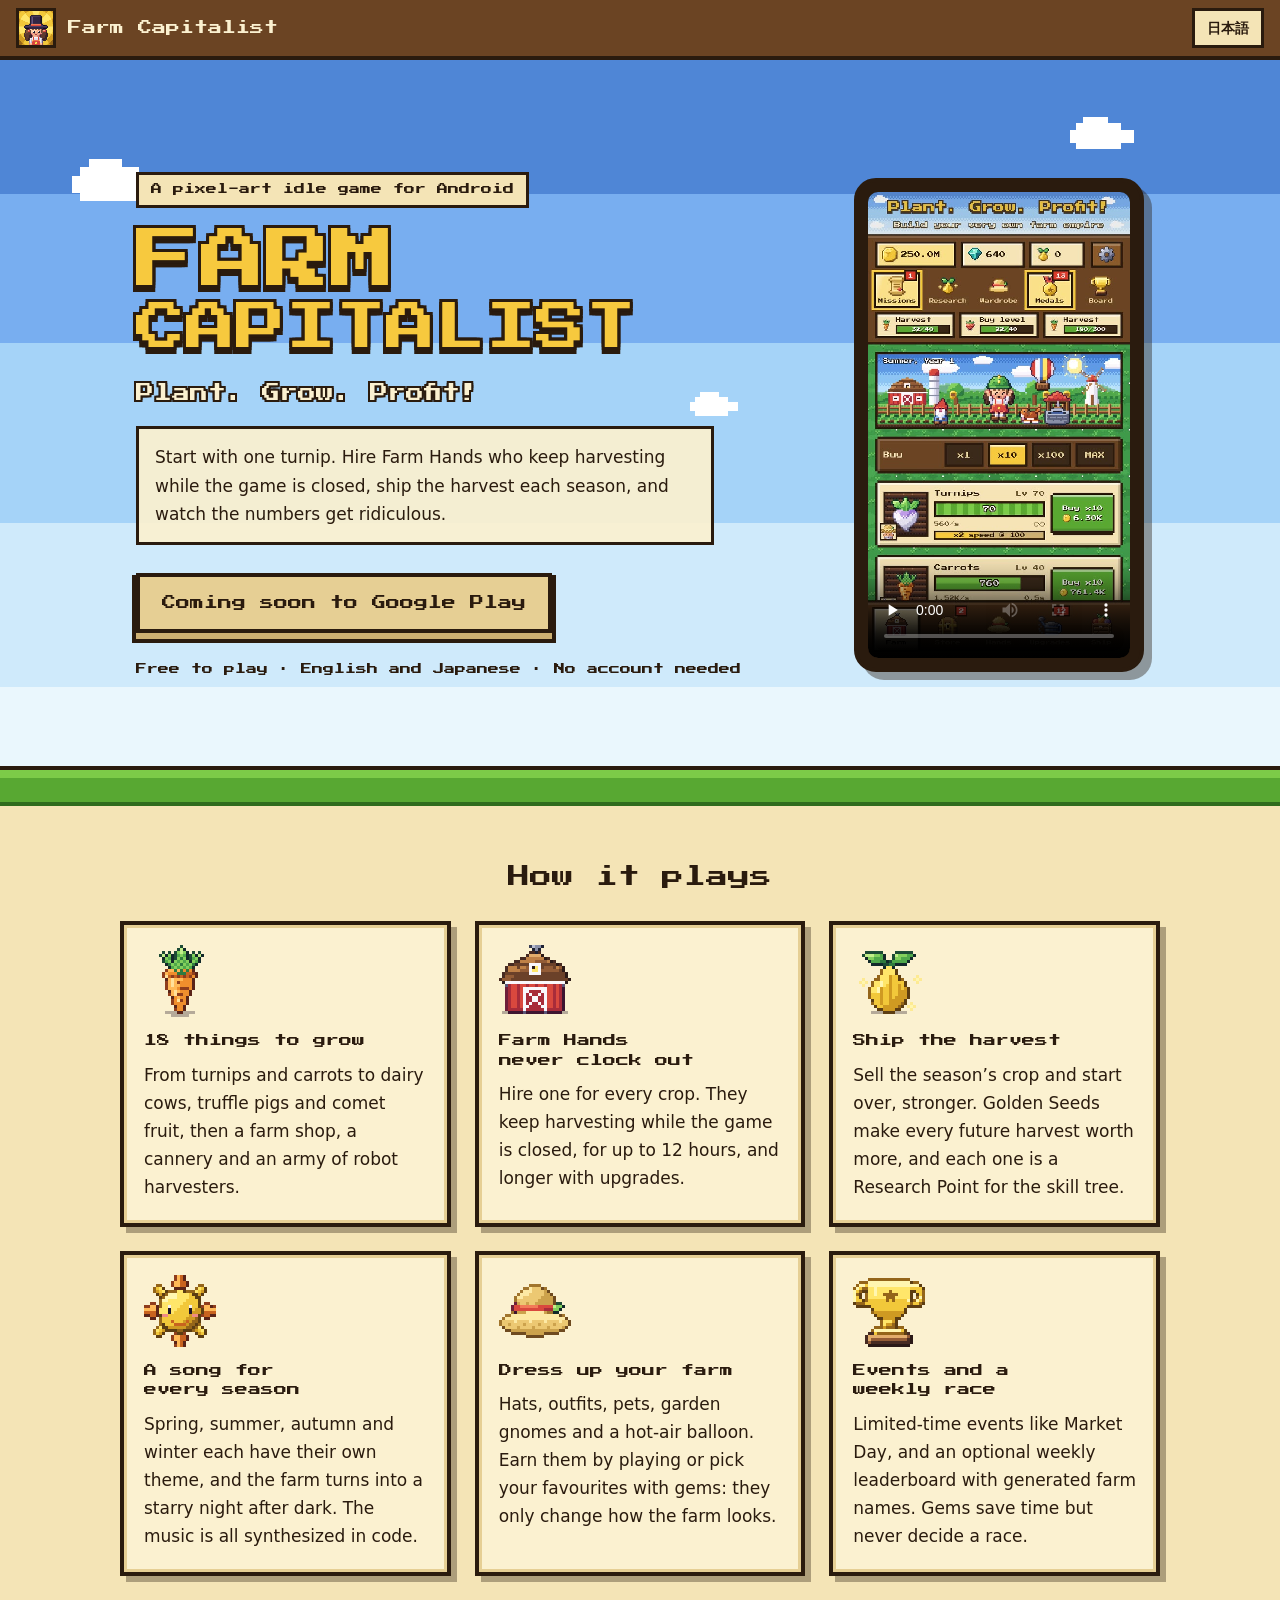
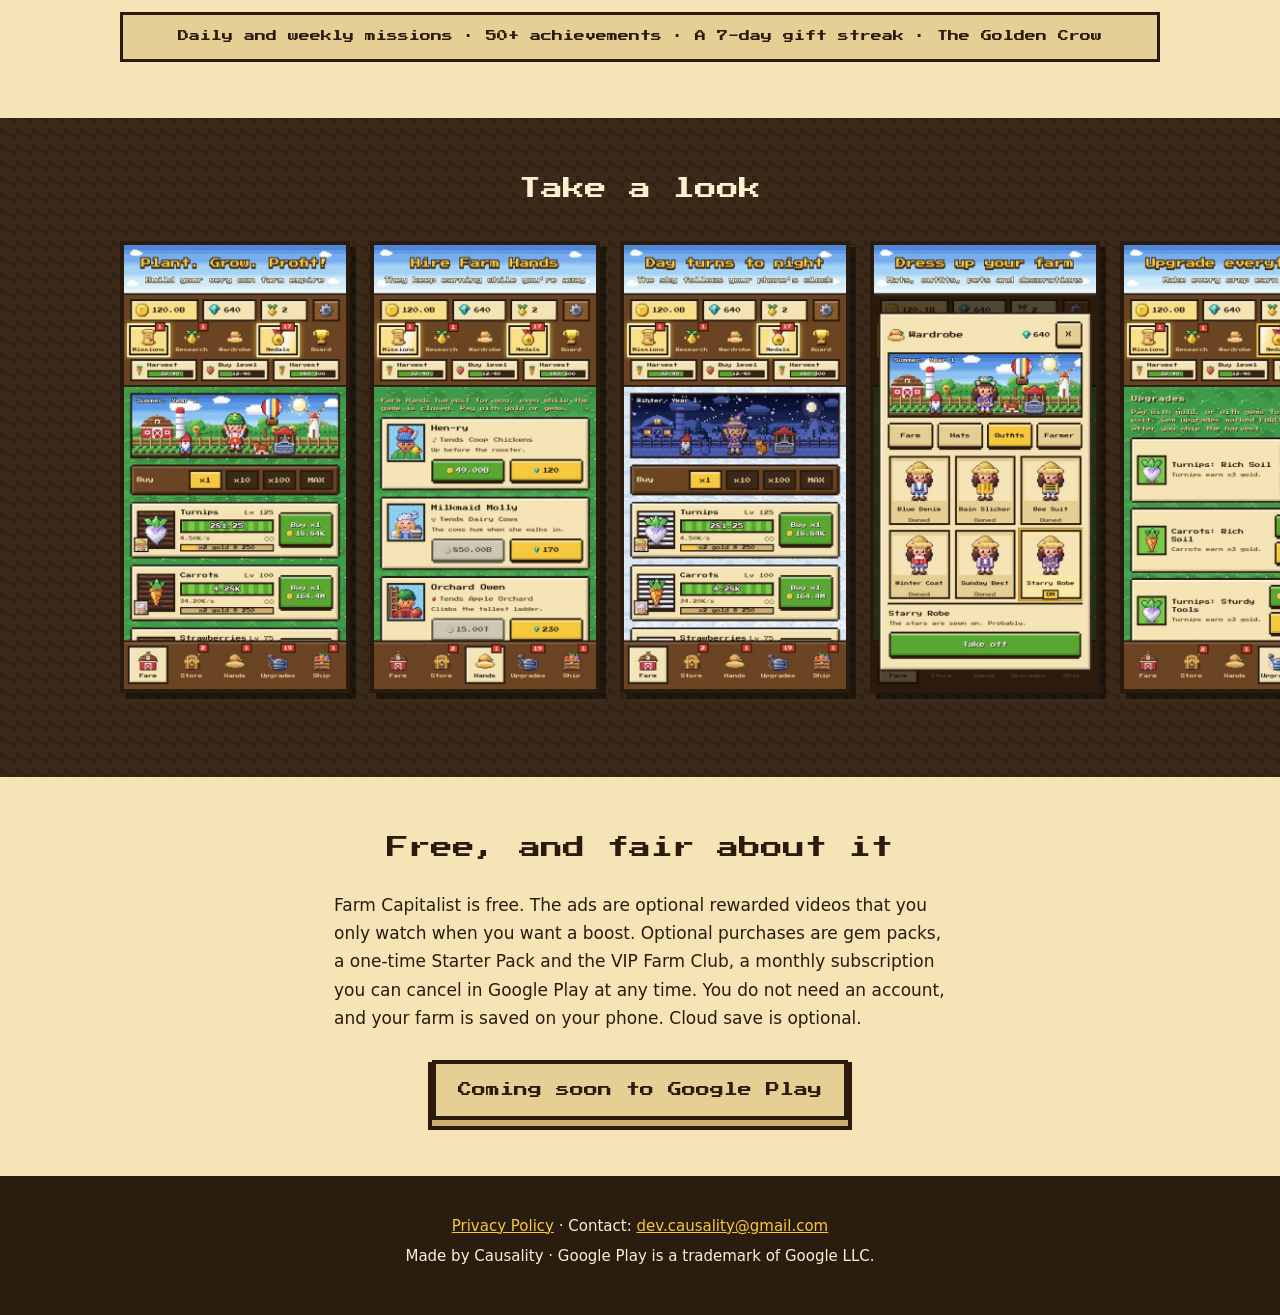
==== index.html @ c322dfed "initial commit, landing page" ====
<!doctype html>
<html lang="en">
<head>
<meta charset="utf-8">
<meta name="viewport" content="width=device-width, initial-scale=1">
<title>Farm Capitalist: Idle Farming Tycoon for Android</title>
<meta name="description" content="A cozy idle farming game with 16-bit pixel art. Grow crops, hire Farm Hands, ship the harvest and start again, stronger. Free to play, in English and Japanese.">
<meta name="theme-color" content="#6b4423">
<link rel="canonical" href="https://causalityviolation.github.io/FarmCap/">
<link rel="alternate" hreflang="en" href="https://causalityviolation.github.io/FarmCap/">
<link rel="alternate" hreflang="ja" href="https://causalityviolation.github.io/FarmCap/ja.html">
<link rel="alternate" hreflang="x-default" href="https://causalityviolation.github.io/FarmCap/">
<meta property="og:type" content="website">
<meta property="og:title" content="Farm Capitalist: Idle Farming Tycoon for Android">
<meta property="og:description" content="A cozy idle farming game with 16-bit pixel art. Grow crops, hire Farm Hands, ship the harvest and start again, stronger. Free to play, in English and Japanese.">
<meta property="og:url" content="https://causalityviolation.github.io/FarmCap/">
<meta property="og:image" content="https://causalityviolation.github.io/FarmCap/assets/og.png">
<meta name="twitter:card" content="summary_large_image">
<link rel="icon" type="image/png" href="assets/icon-96.png">
<link rel="apple-touch-icon" href="assets/apple-touch-icon.png">
<script>
  /* A phone set to Japanese is sent on to ja.html; the link back adds ?lang=en so that the English page can still be read.
     With scripts off, this page is shown. */
  try {
    var l = (navigator.languages && navigator.languages[0]) || navigator.language || '';
    if (/^ja\b/i.test(l) && !/[?&]lang=en\b/.test(location.search)) location.replace('ja.html' + location.hash);
  } catch (e) {}
</script>
<link rel="stylesheet" href="assets/site.css">
</head>
<body>
<header class="top">
  <a class="brand" href="./"><img src="assets/icon-96.png" width="40" height="40" alt="">Farm Capitalist</a>
  <a class="lang" href="ja.html" hreflang="ja" lang="ja">日本語</a>
</header>

<main>
  <section class="hero">
    <div class="hero-in">
      <div class="hero-text">
        <p class="eyebrow">A pixel-art idle game for Android</p>
        <h1><span>Farm</span> <span>Capitalist</span></h1>
        <p class="tagline">Plant. Grow. Profit!</p>
        <p class="lead">Start with one turnip. Hire Farm Hands who keep harvesting while the game is closed, ship the harvest each season, and watch the numbers get ridiculous.</p>
        <p class="cta-row"><span class="cta soon" role="note">Coming soon to Google Play</span></p>
        <p class="note">Free to play · English and Japanese · No account needed</p>
      </div>
      <div class="phone">
        <video controls playsinline preload="none" poster="assets/poster-en.jpg" aria-label="Farm Capitalist trailer">
          <source src="assets/trailer-en.mp4" type="video/mp4">
        </video>
      </div>
    </div>
    <div class="grass" aria-hidden="true"></div>
  </section>

  <section class="how">
    <h2>How it plays</h2>
    <div class="cards">
      <article class="card">
        <img class="sprite" src="assets/icons/carrot.png" width="72" height="72" alt="">
        <h3>18 things to grow</h3>
        <p>From turnips and carrots to dairy cows, truffle pigs and comet fruit, then a farm shop, a cannery and an army of robot harvesters.</p>
      </article>
      <article class="card">
        <img class="sprite" src="assets/icons/barn_l.png" width="72" height="72" alt="">
        <h3>Farm Hands never clock out</h3>
        <p>Hire one for every crop. They keep harvesting while the game is closed, for up to 12 hours, and longer with upgrades.</p>
      </article>
      <article class="card">
        <img class="sprite" src="assets/icons/seed_l.png" width="72" height="72" alt="">
        <h3>Ship the harvest</h3>
        <p>Sell the season’s crop and start over, stronger. Golden Seeds make every future harvest worth more, and each one is a Research Point for the skill tree.</p>
      </article>
      <article class="card">
        <img class="sprite" src="assets/icons/sun_l.png" width="72" height="72" alt="">
        <h3>A song for every season</h3>
        <p>Spring, summer, autumn and winter each have their own theme, and the farm turns into a starry night after dark. The music is all synthesized in code.</p>
      </article>
      <article class="card">
        <img class="sprite" src="assets/icons/hat_l.png" width="72" height="72" alt="">
        <h3>Dress up your farm</h3>
        <p>Hats, outfits, pets, garden gnomes and a hot-air balloon. Earn them by playing or pick your favourites with gems: they only change how the farm looks.</p>
      </article>
      <article class="card">
        <img class="sprite" src="assets/icons/trophy_l.png" width="72" height="72" alt="">
        <h3>Events and a weekly race</h3>
        <p>Limited-time events like Market Day, and an optional weekly leaderboard with generated farm names. Gems save time but never decide a race.</p>
      </article>
    </div>
    <p class="strip">Daily and weekly missions · 50+ achievements · A 7-day gift streak · The Golden Crow</p>
  </section>

  <section class="look">
    <h2>Take a look</h2>
    <ul class="shots" tabindex="0" role="group" aria-label="Screenshots of the game. Scroll sideways to see more.">
        <li><img src="assets/shots/en/01.jpg" width="230" height="460" loading="lazy" alt="Plant. Grow. Profit! The farm, with crops to buy and the farmer in the scene above"></li>
        <li><img src="assets/shots/en/02.jpg" width="230" height="460" loading="lazy" alt="Hire Farm Hands: they keep earning while you are away"></li>
        <li><img src="assets/shots/en/03.jpg" width="230" height="460" loading="lazy" alt="Day turns to night: the sky follows your phone’s clock"></li>
        <li><img src="assets/shots/en/04.jpg" width="230" height="460" loading="lazy" alt="Dress up your farm: hats, outfits, pets and decorations"></li>
        <li><img src="assets/shots/en/05.jpg" width="230" height="460" loading="lazy" alt="Upgrade everything: make every crop earn more"></li>
        <li><img src="assets/shots/en/06.jpg" width="230" height="460" loading="lazy" alt="Ship the harvest: Golden Seeds boost every season"></li>
        <li><img src="assets/shots/en/07.jpg" width="230" height="460" loading="lazy" alt="Top Farmers: race other farms every week"></li>
        <li><img src="assets/shots/en/08.jpg" width="230" height="460" loading="lazy" alt="Missions and gifts: daily gifts, goals and chests"></li>
    </ul>
  </section>

  <section class="fair">
    <h2>Free, and fair about it</h2>
    <p>Farm Capitalist is free. The ads are optional rewarded videos that you only watch when you want a boost. Optional purchases are gem packs, a one-time Starter Pack and the VIP Farm Club, a monthly subscription you can cancel in Google Play at any time. You do not need an account, and your farm is saved on your phone. Cloud save is optional.</p>
    <p class="cta-row"><span class="cta soon" role="note">Coming soon to Google Play</span></p>
  </section>
</main>

<footer>
  <p><a href="https://causalityviolation.github.io/FarmCapPrivacy/">Privacy Policy</a> &middot; Contact: <a href="mailto:dev.causality@gmail.com">dev.causality@gmail.com</a></p>
  <p>Made by Causality &middot; Google Play is a trademark of Google LLC.</p>
</footer>
</body>
</html>
---- assets/site.css ----
/* Farm Capitalist landing page. Colours and edges follow the game: wood, parchment, gold, 3-4 px dark outlines. */
@font-face { font-family: 'Press Start 2P'; font-style: normal; font-weight: 400; font-display: swap; src: url('fonts/press-start-2p-latin.woff2') format('woff2'); }
@font-face { font-family: 'DotGothic16'; font-style: normal; font-weight: 400; font-display: swap; src: url('fonts/dotgothic16-landing.woff2') format('woff2'); }

:root {
  color-scheme: light;
  --ink: #2a1b0e; --ink-soft: #6b5232;
  --wood-900: #2b1c10; --wood-800: #3b2a1a; --wood-600: #6b4423;
  --parch: #f4e4b6; --parch-2: #e6cf94; --parch-3: #cdb072; --cream: #fbf1d0;
  --gold: #f7c93e; --gold-d: #c9951c;
  --grass-1: #7ccb48; --grass-2: #58a832; --grass-4: #2f6b1d;
  --logo: 'Press Start 2P', ui-monospace, 'Courier New', monospace;
  --display: var(--logo);
  --body: system-ui, -apple-system, 'Segoe UI', Roboto, sans-serif;
  --h1: clamp(24px, 7.4vw, 50px); --tag: clamp(13px, 3.6vw, 18px); --h2: clamp(16px, 4.4vw, 22px); --h3: 13px; --btn: 14px; --small: 11px;
}
:root[lang='ja'] {
  --display: 'DotGothic16', 'Press Start 2P', sans-serif;
  --body: system-ui, -apple-system, 'Hiragino Sans', 'Yu Gothic UI', 'Noto Sans JP', sans-serif;
  --tag: clamp(18px, 5vw, 26px); --h2: clamp(22px, 6vw, 30px); --h3: 19px; --btn: 19px; --small: 14px;
  word-break: auto-phrase; line-break: strict;
}
* { box-sizing: border-box; }
html { scroll-behavior: smooth; }
@media (prefers-reduced-motion: reduce) { html { scroll-behavior: auto; } }
body { margin: 0; background: var(--wood-900); color: var(--ink); font: 17px/1.65 var(--body); -webkit-text-size-adjust: 100%; }
img { max-width: 100%; }
p { text-wrap: pretty; }
h2, h3 { text-wrap: balance; }
/* DotGothic16 is thin next to Press Start 2P: a half-pixel stroke gives its headings the same weight */
:root[lang='ja'] :is(h2, h3, .cta, .eyebrow, .note, .strip, .tagline) { -webkit-text-stroke: 0.5px currentColor; }
a { color: inherit; }
:focus-visible { outline: 4px solid var(--gold); outline-offset: 3px; }

/* The same flat wood as the game's top bar */
.top { display: flex; align-items: center; justify-content: space-between; gap: 12px; padding: 8px 16px; background: var(--wood-600); border-bottom: 4px solid var(--ink); color: var(--cream); }
.brand { display: inline-flex; align-items: center; gap: 12px; white-space: nowrap; font: 14px/1 var(--logo); text-decoration: none; }
.brand img { image-rendering: pixelated; border: 3px solid var(--ink); }
.lang { font: var(--small)/1 var(--display); text-decoration: none; padding: 10px 12px; white-space: nowrap; border: 3px solid var(--ink); background: var(--parch); color: var(--ink); }
.lang:hover { background: var(--gold); }
.lang[lang='ja'] { font-family: var(--body); font-weight: 700; font-size: 14px; }

/* Hero: the sky, a few clouds, the grass */
.hero { position: relative; background:
    url('cloud.svg') no-repeat 6% 14% / 84px,
    url('cloud.svg') no-repeat 88% 8% / 64px,
    url('cloud.svg') no-repeat 56% 46% / 48px,
    linear-gradient(180deg, #4f86d6 0 18%, #78aef0 18% 38%, #a5d3f8 38% 62%, #cfeafb 62% 84%, #eaf7fd 84% 100%);
  image-rendering: pixelated; }
.hero-in { display: grid; gap: 32px; align-items: center; max-width: 1040px; margin: 0 auto; padding: 40px 16px 72px; }
.hero-text { min-width: 0; text-align: center; }
.eyebrow { display: inline-block; margin: 0 0 20px; padding: 8px 12px; background: var(--parch); border: 3px solid var(--ink); font: var(--small)/1.3 var(--display); }
h1 { margin: 0; display: flex; flex-direction: column; align-items: center; gap: 10px; font: var(--h1)/1 var(--logo); color: var(--gold); text-transform: uppercase;
  text-shadow: 3px 0 0 var(--ink), -3px 0 0 var(--ink), 0 3px 0 var(--ink), 0 -3px 0 var(--ink), 3px 3px 0 var(--ink), -3px -3px 0 var(--ink), 3px -3px 0 var(--ink), -3px 3px 0 var(--ink), 0 7px 0 var(--ink), 3px 7px 0 var(--ink), -3px 7px 0 var(--ink); }
h1 span:first-child { font-size: 1.3em; }
.tagline { margin: 28px 0 0; font: var(--tag)/1.4 var(--display); color: var(--cream);
  text-shadow: 2px 0 0 var(--ink), -2px 0 0 var(--ink), 0 2px 0 var(--ink), 0 -2px 0 var(--ink), 2px 2px 0 var(--ink), -2px -2px 0 var(--ink), 2px -2px 0 var(--ink), -2px 2px 0 var(--ink); }
.lead { max-width: 34em; margin: 20px auto 0; padding: 14px 16px; background: rgba(251, 241, 208, 0.92); border: 3px solid var(--ink); text-align: left; }
.cta-row { margin: 28px 0 0; }
.cta, .badge { display: inline-flex; align-items: center; justify-content: center; text-decoration: none; }
.cta { gap: 12px; min-height: 60px; padding: 14px 22px; background: var(--gold); color: var(--ink); font: var(--btn)/1.3 var(--display); border: 4px solid var(--ink); box-shadow: 0 6px 0 var(--gold-d), 0 6px 0 4px var(--ink); }
a.cta:hover { background: #ffdf70; }
a.cta:active { transform: translateY(4px); box-shadow: 0 2px 0 var(--gold-d), 0 2px 0 4px var(--ink); }
.cta.soon { background: var(--parch-2); box-shadow: 0 6px 0 var(--parch-3), 0 6px 0 4px var(--ink); }
.note { margin: 28px 0 0; font: var(--small)/1.6 var(--display); color: var(--ink); }

.phone { justify-self: center; width: min(78vw, 290px); padding: 10px; background: var(--ink); border: 4px solid var(--ink); border-radius: 22px; box-shadow: 8px 8px 0 rgba(42, 27, 14, 0.4); }
.phone video { display: block; width: 100%; aspect-ratio: 9 / 16; background: #000; border-radius: 10px; }
.grass { position: absolute; left: 0; right: 0; bottom: 0; height: 40px; background: linear-gradient(180deg, var(--grass-1) 0 8px, var(--grass-2) 8px 32px, var(--grass-4) 32px 100%); border-top: 4px solid var(--ink); }

h2 { margin: 0 0 28px; font: var(--h2)/1.4 var(--display); text-align: center; }
section { padding: 56px 16px; }
.how { background: var(--parch); }
.how h2 { color: var(--ink); }
.cards { display: grid; grid-template-columns: repeat(auto-fit, minmax(min(100%, 290px), 1fr)); gap: 24px; max-width: 1040px; margin: 0 auto; }
.card { padding: 20px 20px 22px; background: var(--cream); border: 4px solid var(--ink); box-shadow: inset 0 0 0 3px var(--parch-2), 6px 6px 0 rgba(42, 27, 14, 0.35); }
.sprite { display: block; width: 72px; height: 72px; margin: 0 0 14px; image-rendering: pixelated; }
.card h3 { margin: 0 0 10px; font: var(--h3)/1.5 var(--display); }
.card p { margin: 0; }
.strip { max-width: 1040px; margin: 36px auto 0; padding: 12px 16px; background: var(--parch-2); border: 3px solid var(--ink); text-align: center; font: var(--small)/1.8 var(--display); }

.look { padding-left: 0; padding-right: 0; color: var(--cream); background:
    linear-gradient(45deg, rgba(0, 0, 0, 0.18) 25%, transparent 25%, transparent 75%, rgba(0, 0, 0, 0.18) 75%) 0 0 / 16px 16px, var(--wood-800); }
.shots { display: flex; gap: 20px; margin: 0; padding: 8px max(16px, calc(50vw - 520px)) 28px; list-style: none; overflow-x: auto; scroll-snap-type: x mandatory; scroll-padding: 0 16px; }
.shots li { flex: 0 0 auto; scroll-snap-align: center; }
.shots img { display: block; width: 230px; height: auto; border: 4px solid var(--ink); background: var(--parch); box-shadow: 6px 6px 0 rgba(0, 0, 0, 0.45); }

.fair { background: var(--parch); text-align: center; }
.fair p { max-width: 36em; margin: 0 auto; text-align: left; }
.fair .cta-row { margin-top: 28px; text-align: center; }

footer { padding: 28px 16px 40px; background: var(--wood-900); color: var(--cream); text-align: center; border-top: 4px solid var(--ink); font-size: 15px; }
footer p { margin: 6px 0; }
footer a { color: var(--gold); }

@media (min-width: 860px) {
  .hero-in { grid-template-columns: 1fr auto; gap: 56px; padding-top: 56px; }
  .hero-text { text-align: left; }
  h1 { align-items: flex-start; }
  .lead { margin-left: 0; }
}
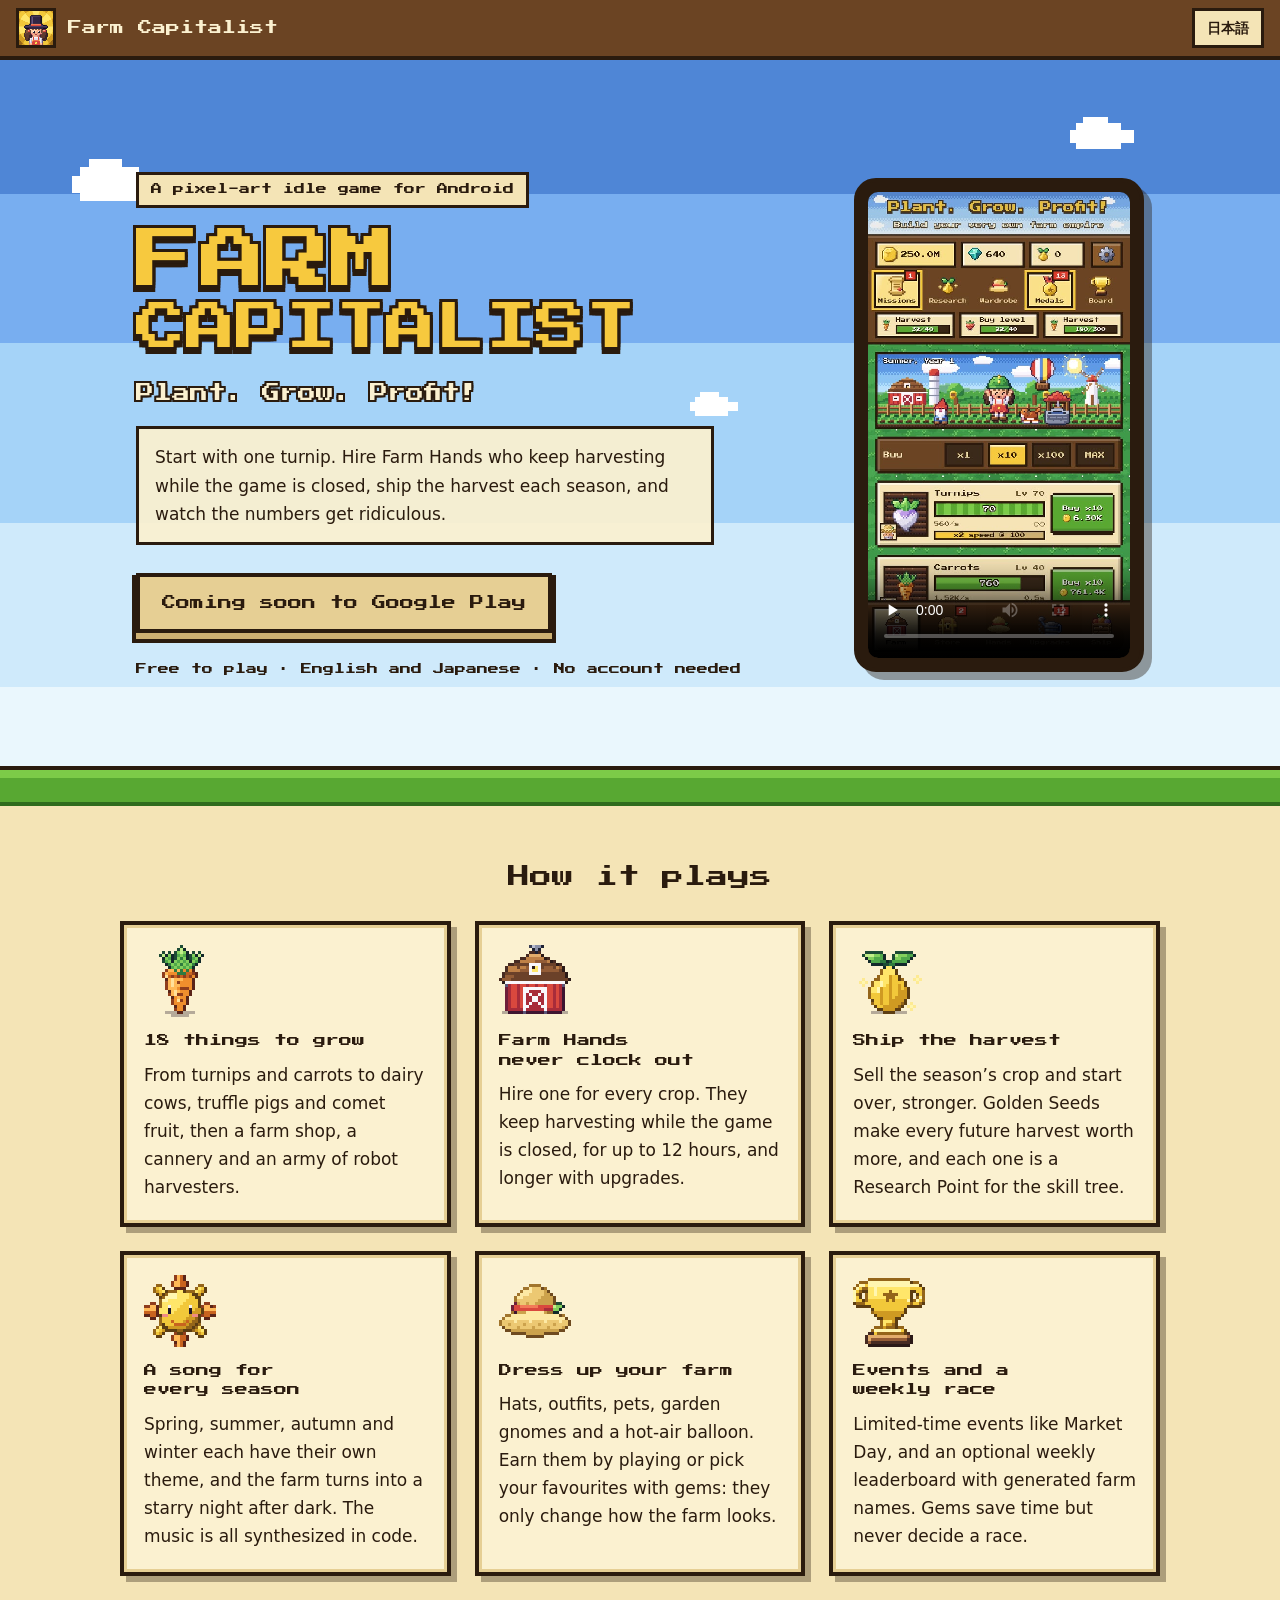
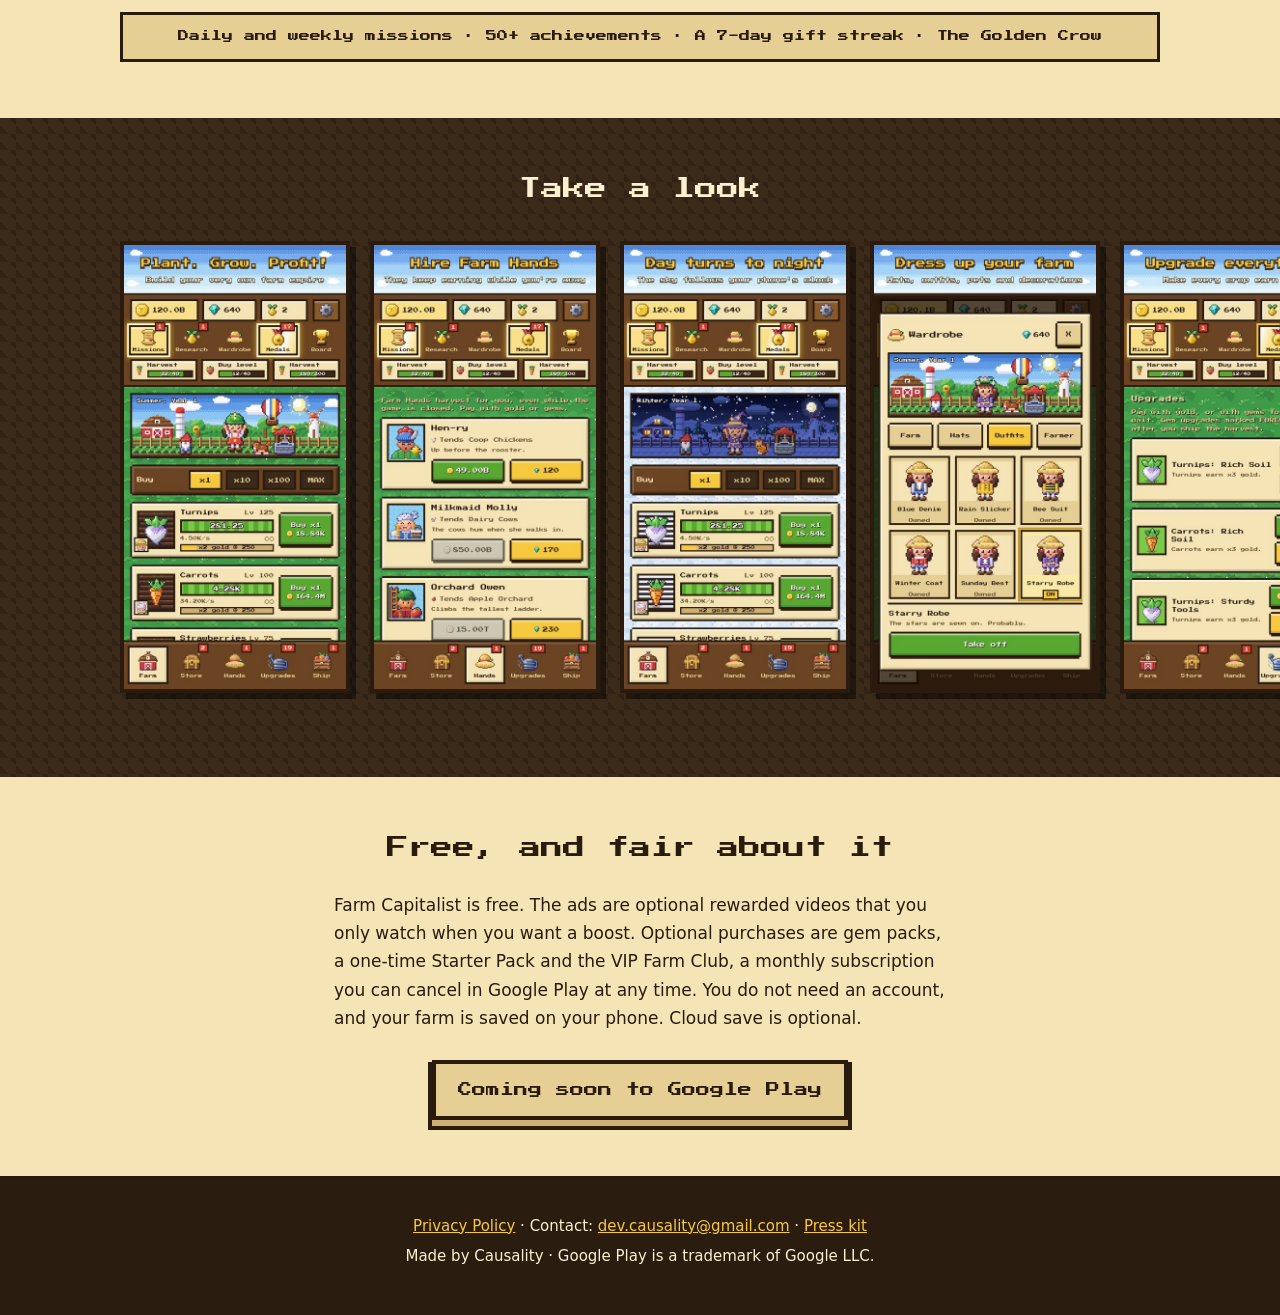
==== commit e398663d: "add press kit" ====
--- a/index.html
+++ b/index.html
@@ -113,7 +113,7 @@
 </main>
 
 <footer>
-  <p><a href="https://causalityviolation.github.io/FarmCapPrivacy/">Privacy Policy</a> &middot; Contact: <a href="mailto:dev.causality@gmail.com">dev.causality@gmail.com</a></p>
+  <p><a href="https://causalityviolation.github.io/FarmCapPrivacy/">Privacy Policy</a> &middot; Contact: <a href="mailto:dev.causality@gmail.com">dev.causality@gmail.com</a> &middot; <a href="press.html">Press kit</a></p>
   <p>Made by Causality &middot; Google Play is a trademark of Google LLC.</p>
 </footer>
 </body>
--- a/assets/site.css
+++ b/assets/site.css
@@ -99,3 +99,36 @@
   h1 { align-items: flex-start; }
   .lead { margin-left: 0; }
 }
+
+/* Press kit page */
+.cta-row.more { margin-top: 18px; }
+.cta-row.more:empty { display: none; }
+.facts { max-width: 760px; margin: 0 auto; background: var(--cream); border: 4px solid var(--ink); box-shadow: inset 0 0 0 3px var(--parch-2), 6px 6px 0 rgba(42, 27, 14, 0.35); }
+.facts > div { padding: 12px 18px; border-bottom: 3px solid var(--parch-2); }
+.facts > div:last-child { border-bottom: 0; }
+.facts dt { margin: 0 0 4px; font: var(--small)/1.5 var(--display); color: var(--ink-soft); }
+.facts dd { margin: 0; overflow-wrap: anywhere; }
+.about { background: var(--cream); }
+.prose { max-width: 40em; margin: 0 auto; }
+.prose p { margin: 0 0 1em; }
+.prose h3 { margin: 32px 0 12px; font: var(--h3)/1.5 var(--display); }
+.prose ul { margin: 0; padding-left: 1.25em; }
+.prose li { margin: 0 0 0.6em; }
+.after { max-width: 1040px; margin: 0 auto; padding: 0 16px; font-size: 15px; text-align: center; }
+.downloads { display: grid; grid-template-columns: repeat(auto-fit, minmax(min(100%, 240px), 1fr)); gap: 24px; max-width: 1040px; margin: 0 auto 40px; padding: 0; list-style: none; }
+.downloads a { display: block; height: 100%; padding: 12px; text-decoration: none; background: var(--cream); border: 4px solid var(--ink); box-shadow: inset 0 0 0 3px var(--parch-2), 6px 6px 0 rgba(42, 27, 14, 0.35); }
+.downloads a:hover { background: #fff7dc; }
+.downloads .tile { display: flex; align-items: center; justify-content: center; height: 150px; margin-bottom: 12px; padding: 10px; background: var(--parch-2); border: 3px solid var(--ink); }
+.downloads .tile.sky { background: linear-gradient(180deg, #78aef0, #cfeafb); }
+.downloads .tile img { display: block; max-width: 100%; max-height: 100%; width: auto; height: auto; }
+.downloads b { display: block; font: var(--h3)/1.5 var(--display); }
+.downloads small { display: block; margin-top: 2px; font-size: 14px; color: var(--ink-soft); }
+@media (max-width: 359px) {
+  .top { padding-left: 12px; padding-right: 12px; }
+  .brand { gap: 8px; font-size: 12px; }
+  .brand img { width: 32px; height: 32px; }
+}
+@media (min-width: 640px) {
+  .facts > div { display: grid; grid-template-columns: 9.5em 1fr; gap: 16px; }
+  .facts dt { margin: 0; padding-top: 3px; }
+}
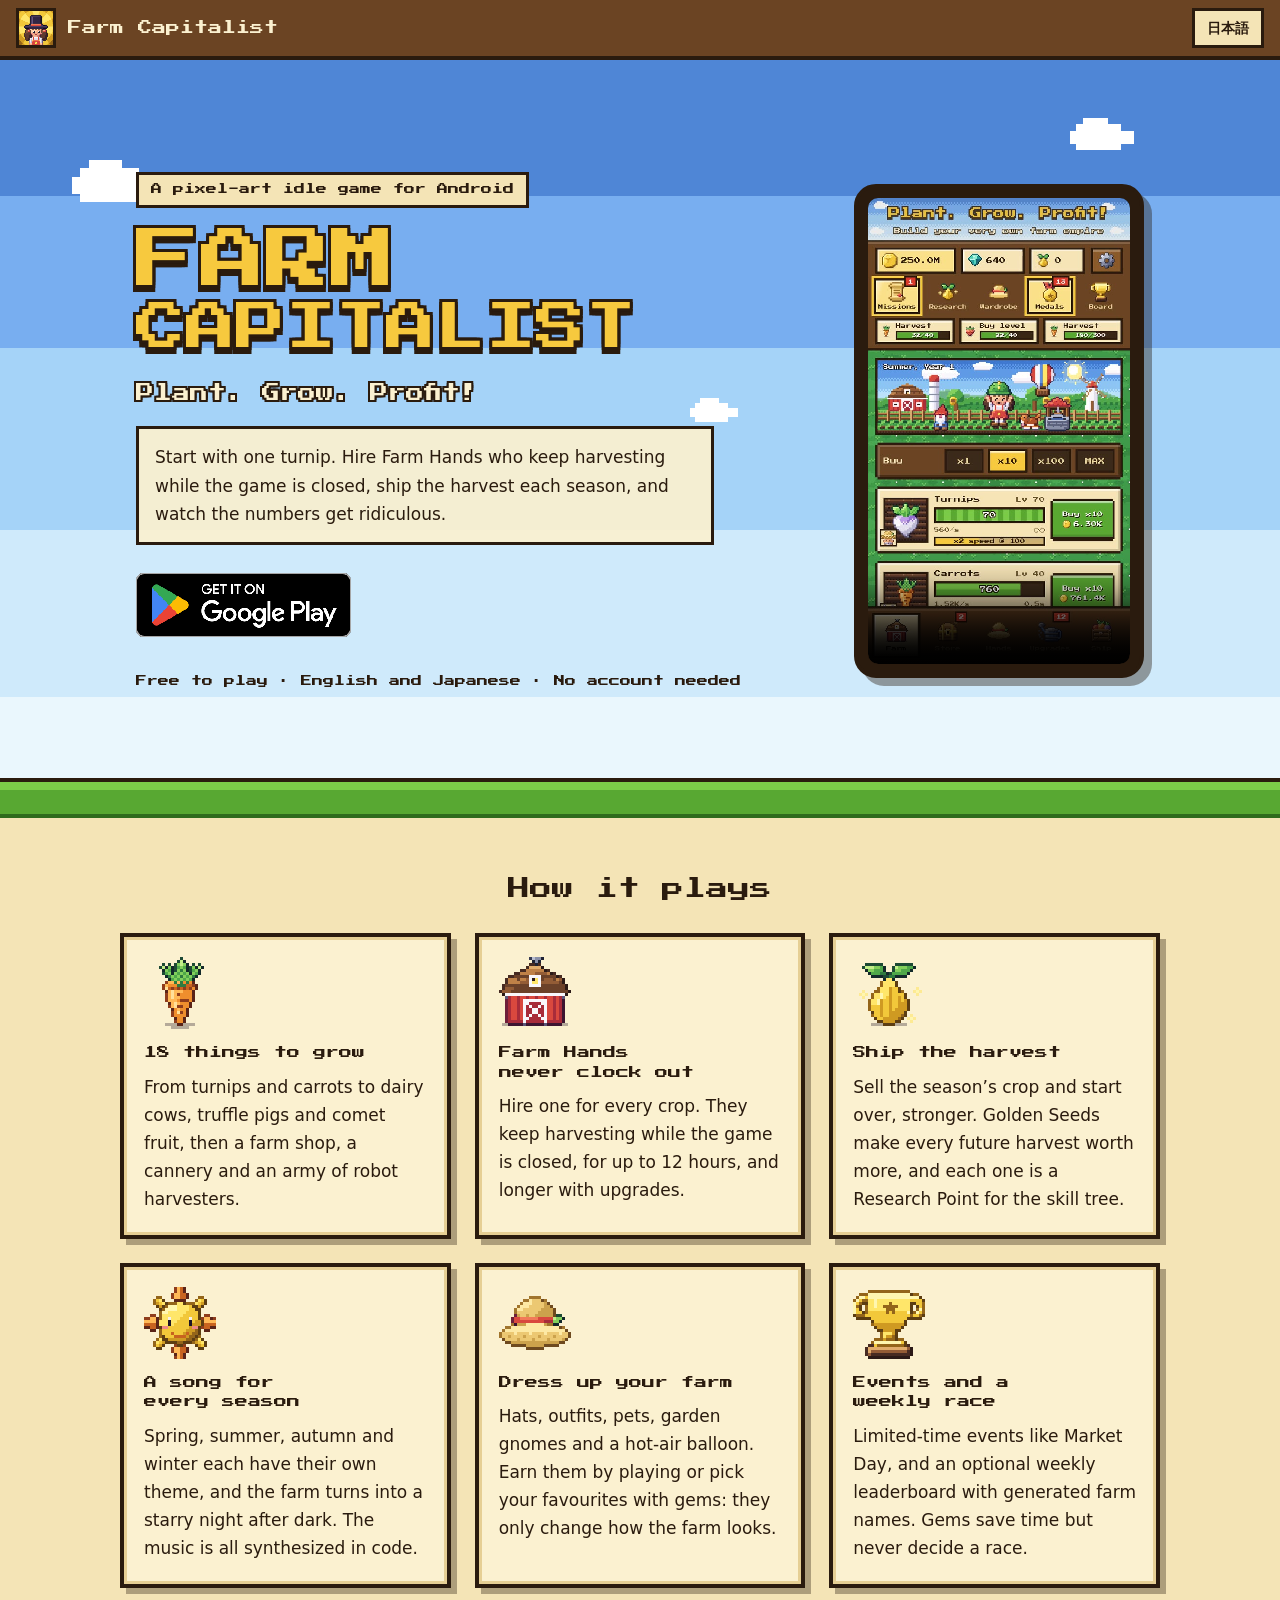
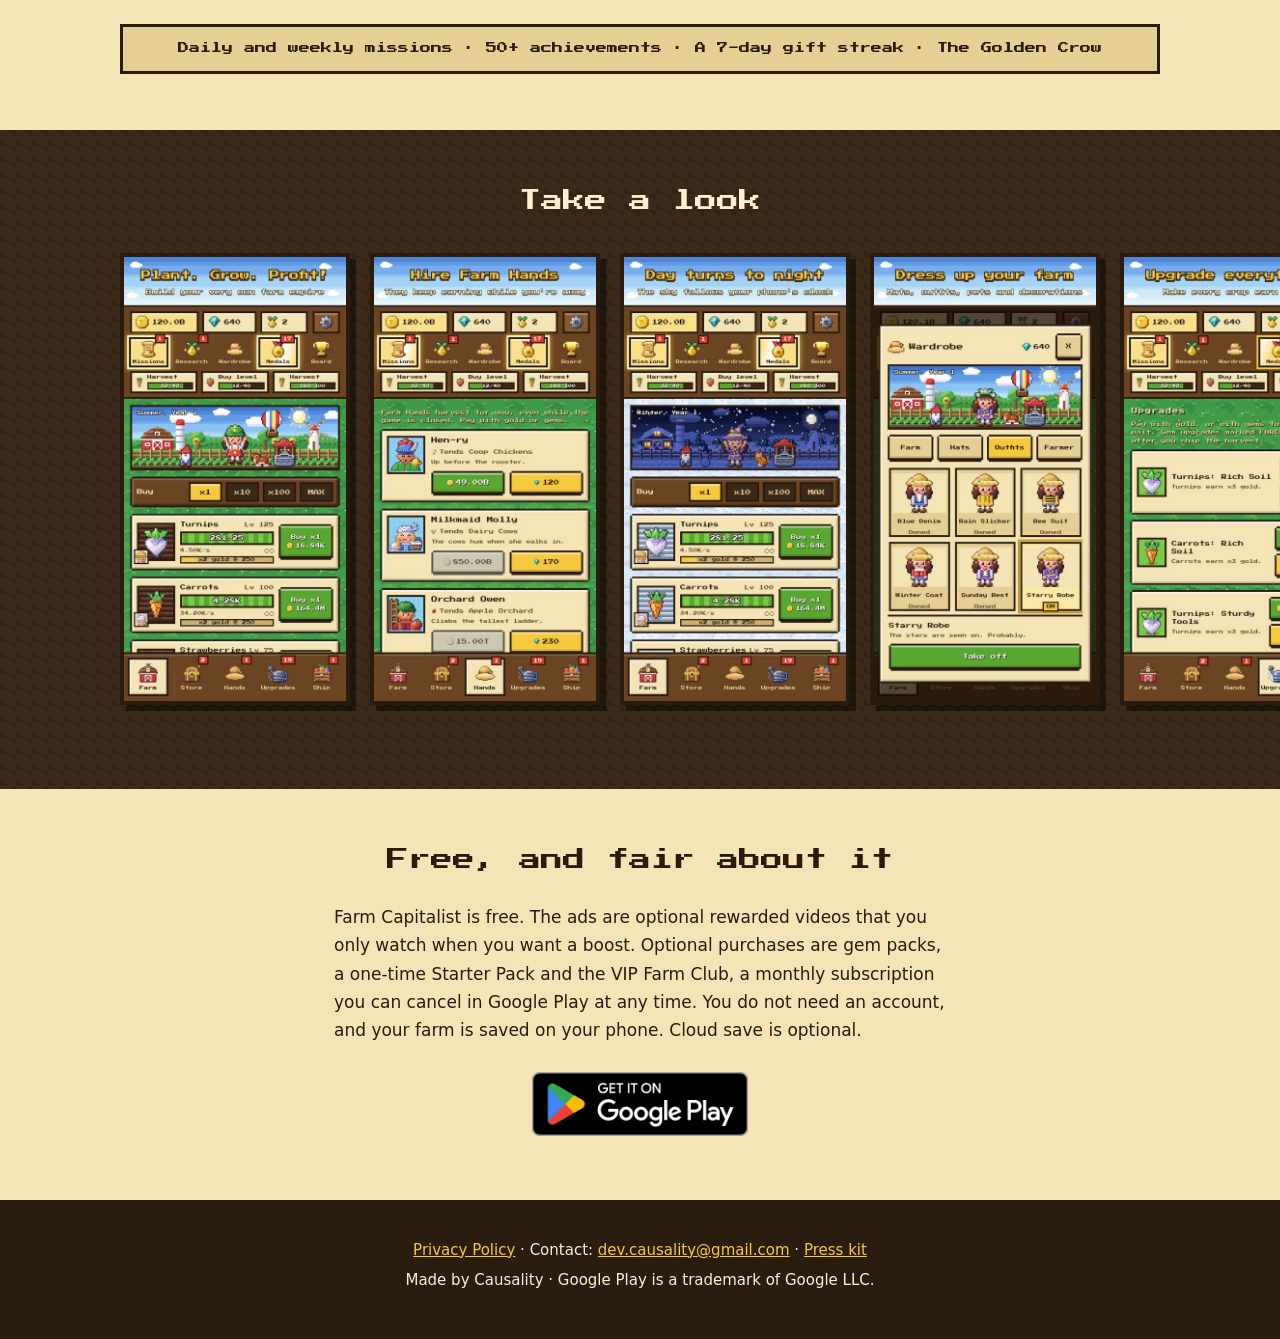
==== commit 617dedbc: "update landing page for release" ====
--- a/index.html
+++ b/index.html
@@ -42,7 +42,7 @@
         <h1><span>Farm</span> <span>Capitalist</span></h1>
         <p class="tagline">Plant. Grow. Profit!</p>
         <p class="lead">Start with one turnip. Hire Farm Hands who keep harvesting while the game is closed, ship the harvest each season, and watch the numbers get ridiculous.</p>
-        <p class="cta-row"><span class="cta soon" role="note">Coming soon to Google Play</span></p>
+        <p class="cta-row"><a class="badge" href="https://play.google.com/store/apps/details?id=com.causality.farmcapitalist&amp;hl=en&amp;referrer=utm_source%3Dlanding_en%26utm_medium%3Dweb%26utm_campaign%3Dlaunch"><img src="assets/google-play-badge-en.png" alt="Get it on Google Play" height="64"></a></p>
         <p class="note">Free to play · English and Japanese · No account needed</p>
       </div>
       <div class="phone">
@@ -108,7 +108,7 @@
   <section class="fair">
     <h2>Free, and fair about it</h2>
     <p>Farm Capitalist is free. The ads are optional rewarded videos that you only watch when you want a boost. Optional purchases are gem packs, a one-time Starter Pack and the VIP Farm Club, a monthly subscription you can cancel in Google Play at any time. You do not need an account, and your farm is saved on your phone. Cloud save is optional.</p>
-    <p class="cta-row"><span class="cta soon" role="note">Coming soon to Google Play</span></p>
+    <p class="cta-row"><a class="badge" href="https://play.google.com/store/apps/details?id=com.causality.farmcapitalist&amp;hl=en&amp;referrer=utm_source%3Dlanding_en%26utm_medium%3Dweb%26utm_campaign%3Dlaunch"><img src="assets/google-play-badge-en.png" alt="Get it on Google Play" height="64"></a></p>
   </section>
 </main>
 
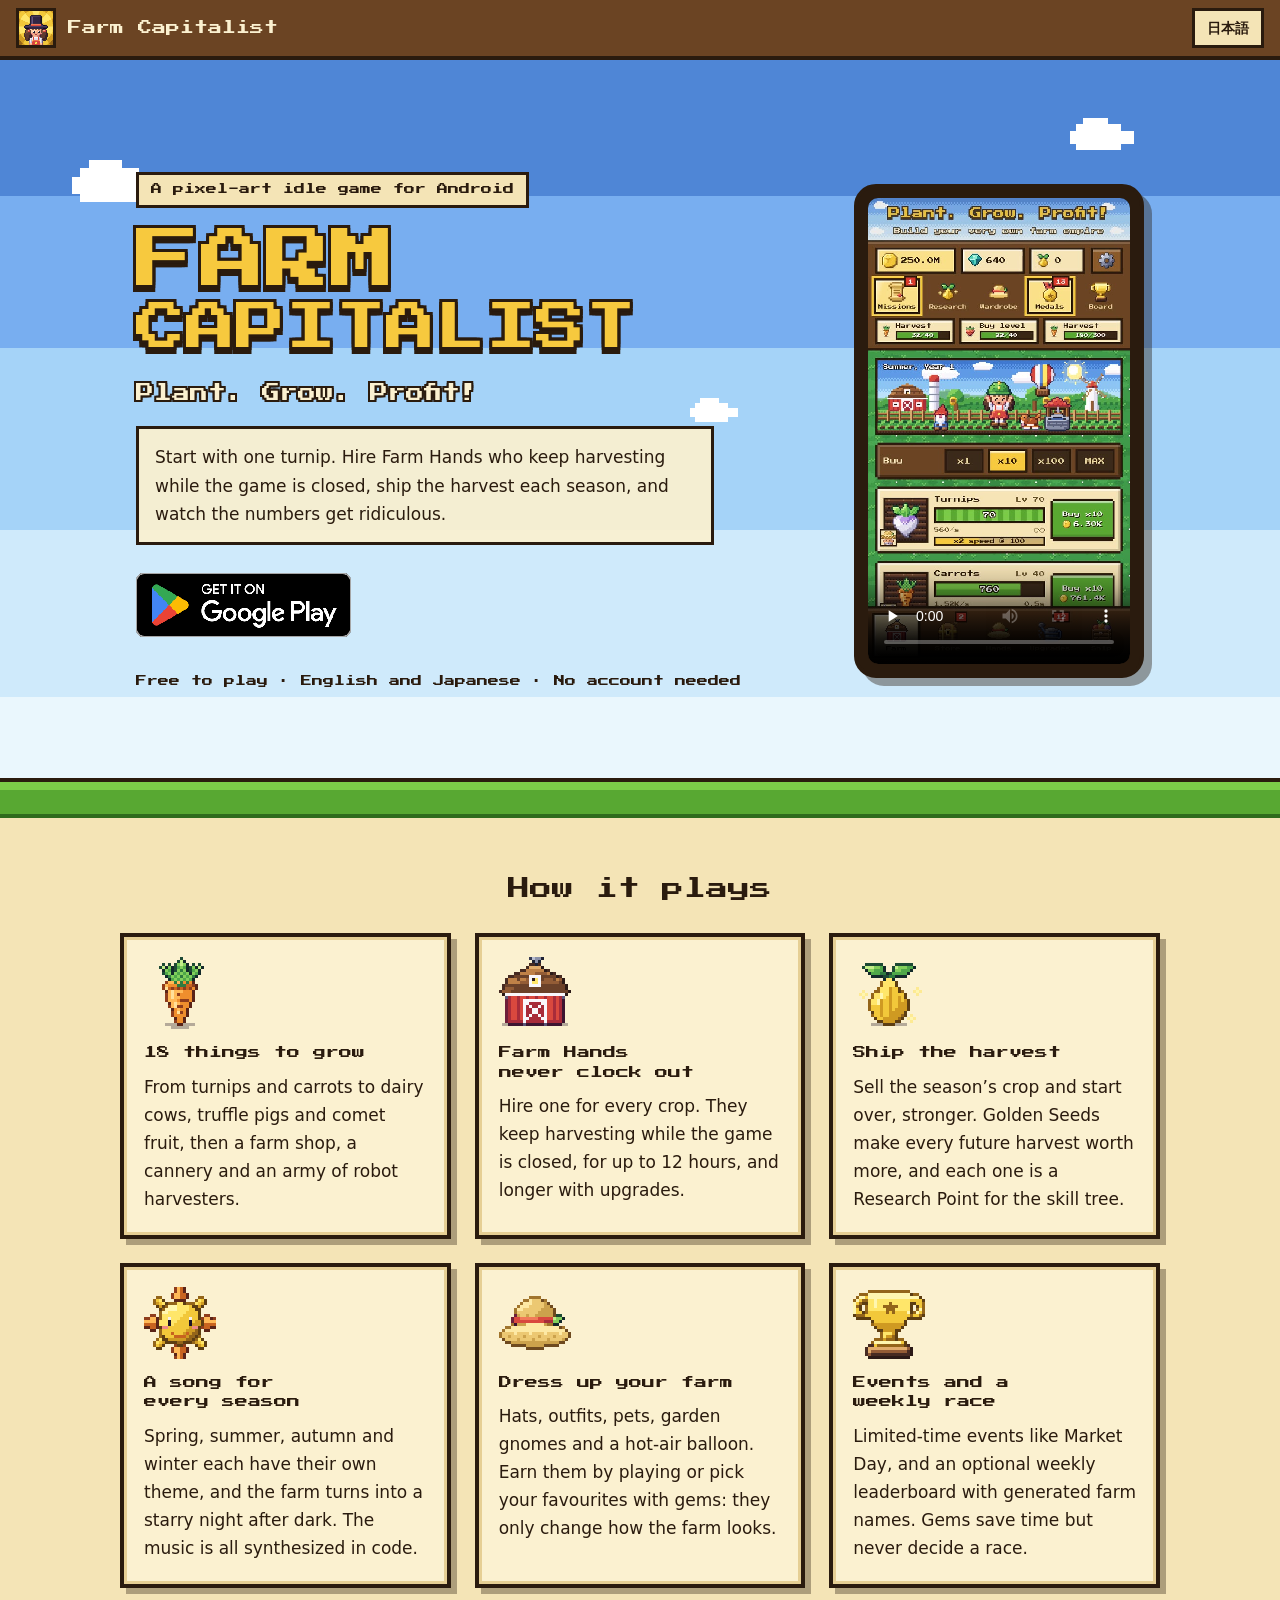
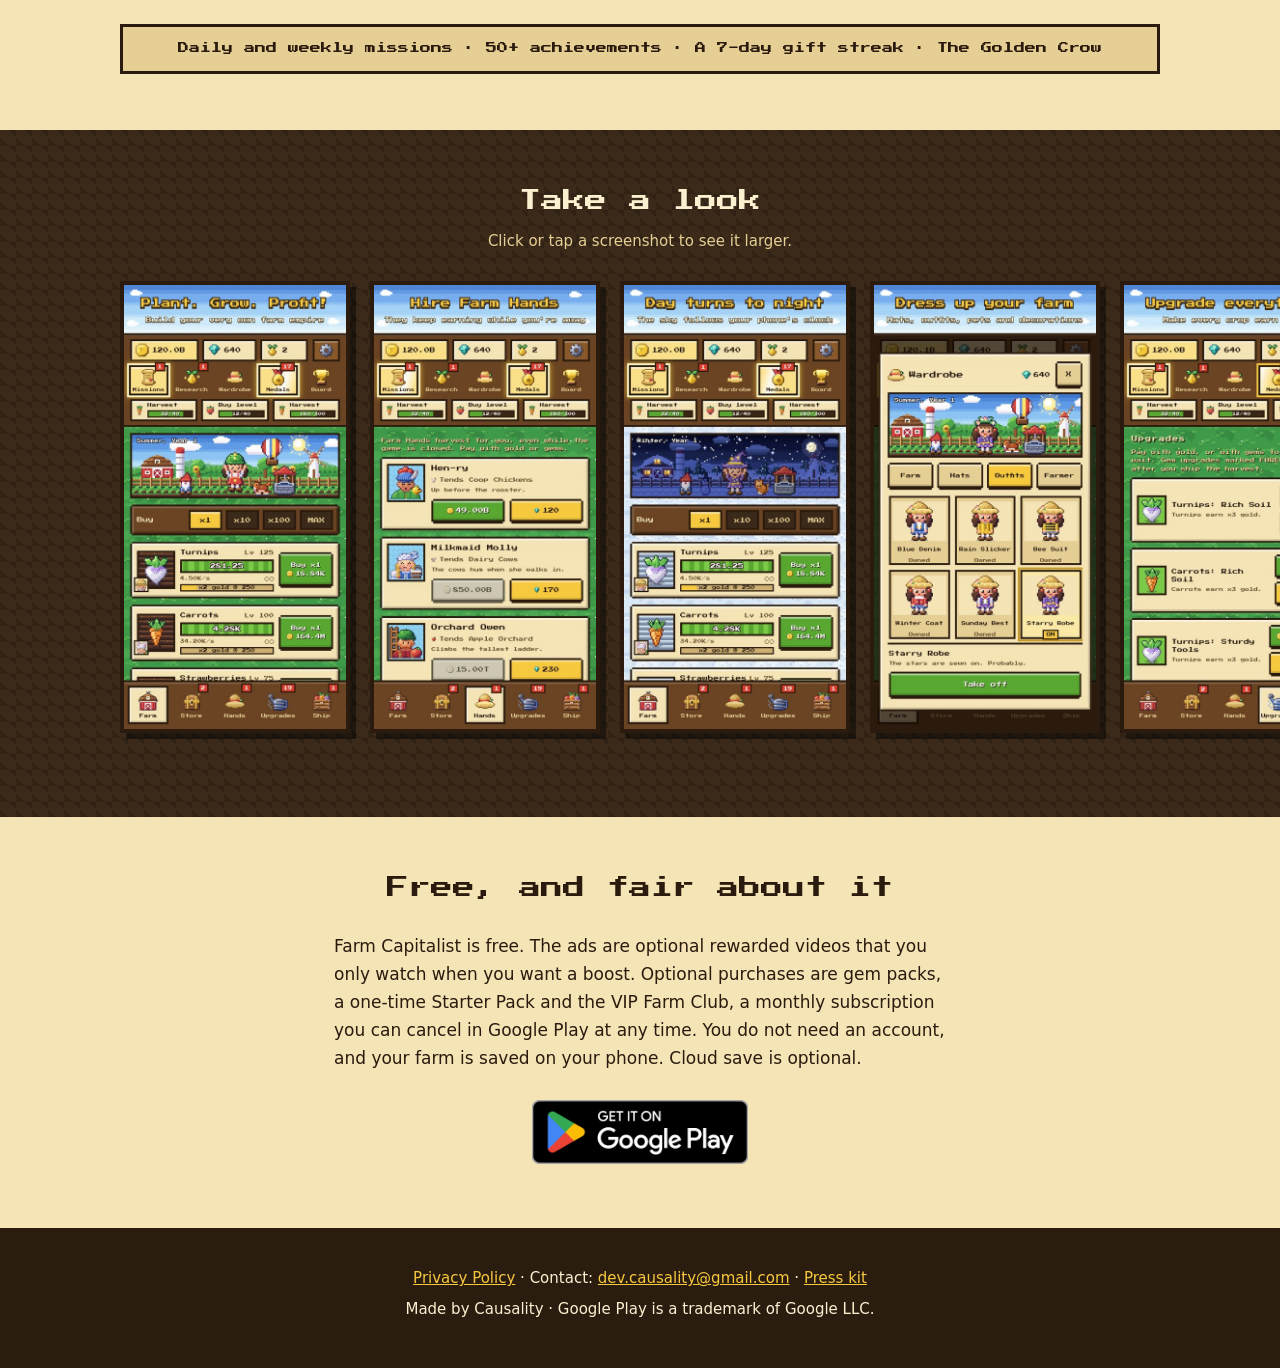
==== commit fdfd61be: "added photo viewer to landing page" ====
--- a/index.html
+++ b/index.html
@@ -27,6 +27,7 @@
   } catch (e) {}
 </script>
 <link rel="stylesheet" href="assets/site.css">
+<script src="assets/lightbox.js" defer></script>
 </head>
 <body>
 <header class="top">
@@ -93,15 +94,16 @@
 
   <section class="look">
     <h2>Take a look</h2>
-    <ul class="shots" tabindex="0" role="group" aria-label="Screenshots of the game. Scroll sideways to see more.">
-        <li><img src="assets/shots/en/01.jpg" width="230" height="460" loading="lazy" alt="Plant. Grow. Profit! The farm, with crops to buy and the farmer in the scene above"></li>
-        <li><img src="assets/shots/en/02.jpg" width="230" height="460" loading="lazy" alt="Hire Farm Hands: they keep earning while you are away"></li>
-        <li><img src="assets/shots/en/03.jpg" width="230" height="460" loading="lazy" alt="Day turns to night: the sky follows your phone’s clock"></li>
-        <li><img src="assets/shots/en/04.jpg" width="230" height="460" loading="lazy" alt="Dress up your farm: hats, outfits, pets and decorations"></li>
-        <li><img src="assets/shots/en/05.jpg" width="230" height="460" loading="lazy" alt="Upgrade everything: make every crop earn more"></li>
-        <li><img src="assets/shots/en/06.jpg" width="230" height="460" loading="lazy" alt="Ship the harvest: Golden Seeds boost every season"></li>
-        <li><img src="assets/shots/en/07.jpg" width="230" height="460" loading="lazy" alt="Top Farmers: race other farms every week"></li>
-        <li><img src="assets/shots/en/08.jpg" width="230" height="460" loading="lazy" alt="Missions and gifts: daily gifts, goals and chests"></li>
+    <p class="hint">Click or tap a screenshot to see it larger.</p>
+    <ul class="shots" tabindex="0" role="group" aria-label="Screenshots of the game. Scroll sideways to see more." data-close="Close" data-prev="Previous screenshot" data-next="Next screenshot">
+        <li><a class="shot" href="assets/shots/en/01-big.png"><img src="assets/shots/en/01.jpg" width="230" height="460" loading="lazy" alt="Plant. Grow. Profit! The farm, with crops to buy and the farmer in the scene above"></a></li>
+        <li><a class="shot" href="assets/shots/en/02-big.png"><img src="assets/shots/en/02.jpg" width="230" height="460" loading="lazy" alt="Hire Farm Hands: they keep earning while you are away"></a></li>
+        <li><a class="shot" href="assets/shots/en/03-big.png"><img src="assets/shots/en/03.jpg" width="230" height="460" loading="lazy" alt="Day turns to night: the sky follows your phone’s clock"></a></li>
+        <li><a class="shot" href="assets/shots/en/04-big.png"><img src="assets/shots/en/04.jpg" width="230" height="460" loading="lazy" alt="Dress up your farm: hats, outfits, pets and decorations"></a></li>
+        <li><a class="shot" href="assets/shots/en/05-big.png"><img src="assets/shots/en/05.jpg" width="230" height="460" loading="lazy" alt="Upgrade everything: make every crop earn more"></a></li>
+        <li><a class="shot" href="assets/shots/en/06-big.png"><img src="assets/shots/en/06.jpg" width="230" height="460" loading="lazy" alt="Ship the harvest: Golden Seeds boost every season"></a></li>
+        <li><a class="shot" href="assets/shots/en/07-big.png"><img src="assets/shots/en/07.jpg" width="230" height="460" loading="lazy" alt="Top Farmers: race other farms every week"></a></li>
+        <li><a class="shot" href="assets/shots/en/08-big.png"><img src="assets/shots/en/08.jpg" width="230" height="460" loading="lazy" alt="Missions and gifts: daily gifts, goals and chests"></a></li>
     </ul>
   </section>
 
--- a/assets/site.css
+++ b/assets/site.css
@@ -84,6 +84,44 @@
 .shots { display: flex; gap: 20px; margin: 0; padding: 8px max(16px, calc(50vw - 520px)) 28px; list-style: none; overflow-x: auto; scroll-snap-type: x mandatory; scroll-padding: 0 16px; }
 .shots li { flex: 0 0 auto; scroll-snap-align: center; }
 .shots img { display: block; width: 230px; height: auto; border: 4px solid var(--ink); background: var(--parch); box-shadow: 6px 6px 0 rgba(0, 0, 0, 0.45); }
+.look h2 { margin-bottom: 12px; }
+.hint { margin: 0 0 20px; padding: 0 16px; text-align: center; font-size: 15px; color: var(--parch-2); }
+.shots a.shot { display: block; cursor: zoom-in; }
+.shots a.shot:hover img { border-color: var(--gold); }
+
+/* Screenshot viewer (assets/lightbox.js) */
+html.lb-open { overflow: hidden; }
+.lb { position: fixed; inset: 0; z-index: 100; display: flex; flex-direction: column; align-items: center; justify-content: center; gap: 12px; padding: 12px; background: rgba(20, 12, 6, 0.97); overscroll-behavior: contain; }
+.lb[hidden] { display: none; }
+.lb-fig { display: flex; flex-direction: column; align-items: center; gap: 10px; max-width: 100%; margin: 0; }
+.lb-fig img { display: block; width: auto; max-width: 92vw; aspect-ratio: 1 / 2; object-fit: contain; border: 4px solid var(--ink); background: var(--parch); box-shadow: 8px 8px 0 rgba(0, 0, 0, 0.5);
+  height: max(200px, min(calc(100vh - 270px), 1100px)); height: max(200px, min(calc(100dvh - 270px), 1100px)); }
+.lb-fig figcaption { max-width: min(92vw, 30em); font-size: 15px; line-height: 1.4; text-align: center; color: var(--cream); }
+.lb-nav { display: flex; align-items: center; gap: 16px; }
+.lb-count { min-width: 5em; margin: 0; text-align: center; font: var(--small)/1 var(--display); color: var(--cream); }
+.lb button { display: grid; place-items: center; width: 56px; height: 56px; padding: 0 0 4px; font: 32px/1 var(--body); color: var(--ink); background: var(--parch); border: 4px solid var(--ink); box-shadow: 0 4px 0 var(--parch-3); cursor: pointer; }
+.lb button:hover { background: var(--gold); }
+.lb button:active { transform: translateY(3px); box-shadow: 0 1px 0 var(--parch-3); }
+.lb-x { position: absolute; top: 10px; right: 10px; }
+@media (min-width: 700px) and (min-height: 521px) {
+  /* room to spare: the arrows move to the sides and the picture gets the height */
+  .lb { padding: 12px 12px 8px; gap: 10px; }
+  .lb-fig img { height: max(300px, min(calc(100vh - 100px), 1400px)); height: max(300px, min(calc(100dvh - 100px), 1400px)); }
+  .lb-nav { display: contents; }
+  .lb-prev, .lb-next { position: absolute; top: 50%; margin-top: -28px; }
+  .lb-prev { left: 24px; }
+  .lb-next { right: 24px; }
+  .lb-count { position: absolute; top: 24px; left: 24px; min-width: 0; }
+}
+@media (max-height: 520px) {
+  .lb { padding: 8px; }
+  .lb-fig img { height: calc(100vh - 24px); height: calc(100dvh - 24px); }
+  .lb-fig figcaption, .lb-count { display: none; }
+  .lb-nav { display: contents; }
+  .lb-prev, .lb-next { position: absolute; top: 50%; margin-top: -28px; }
+  .lb-prev { left: 10px; }
+  .lb-next { right: 10px; }
+}
 
 .fair { background: var(--parch); text-align: center; }
 .fair p { max-width: 36em; margin: 0 auto; text-align: left; }
